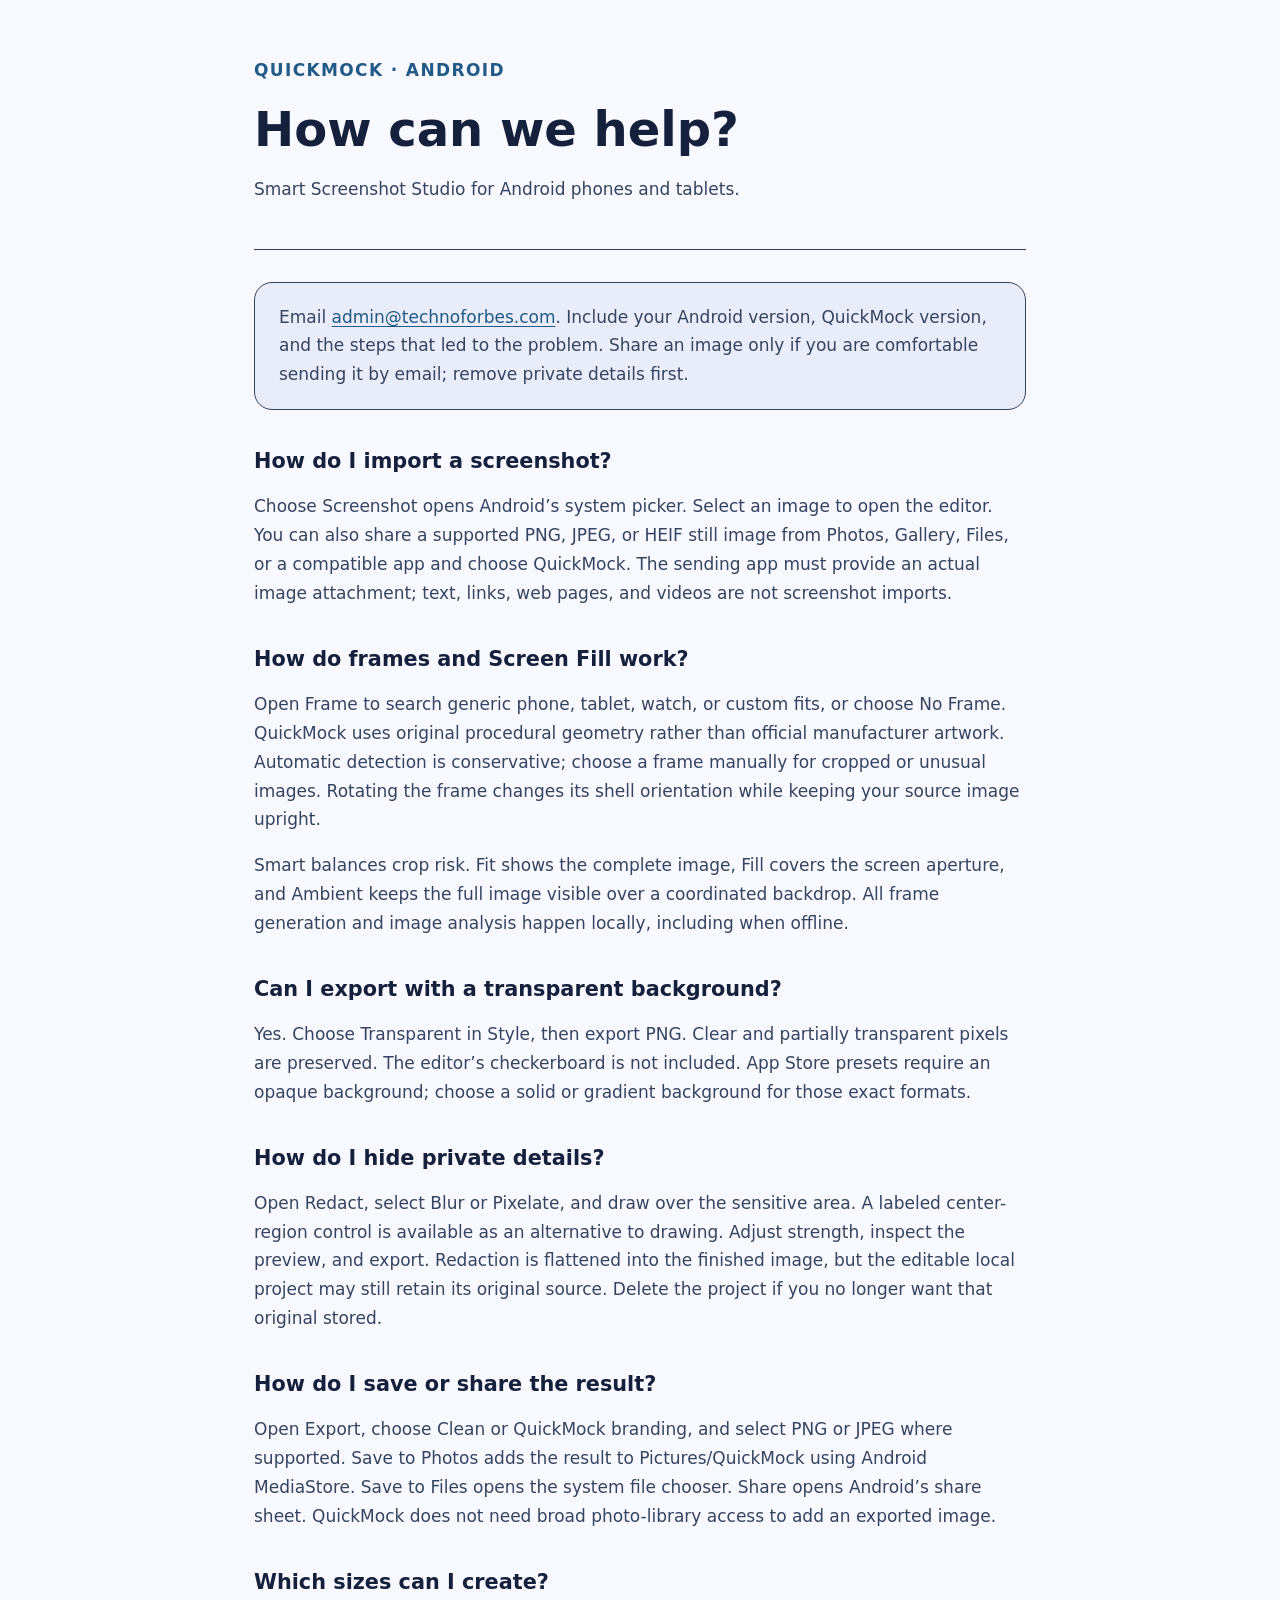
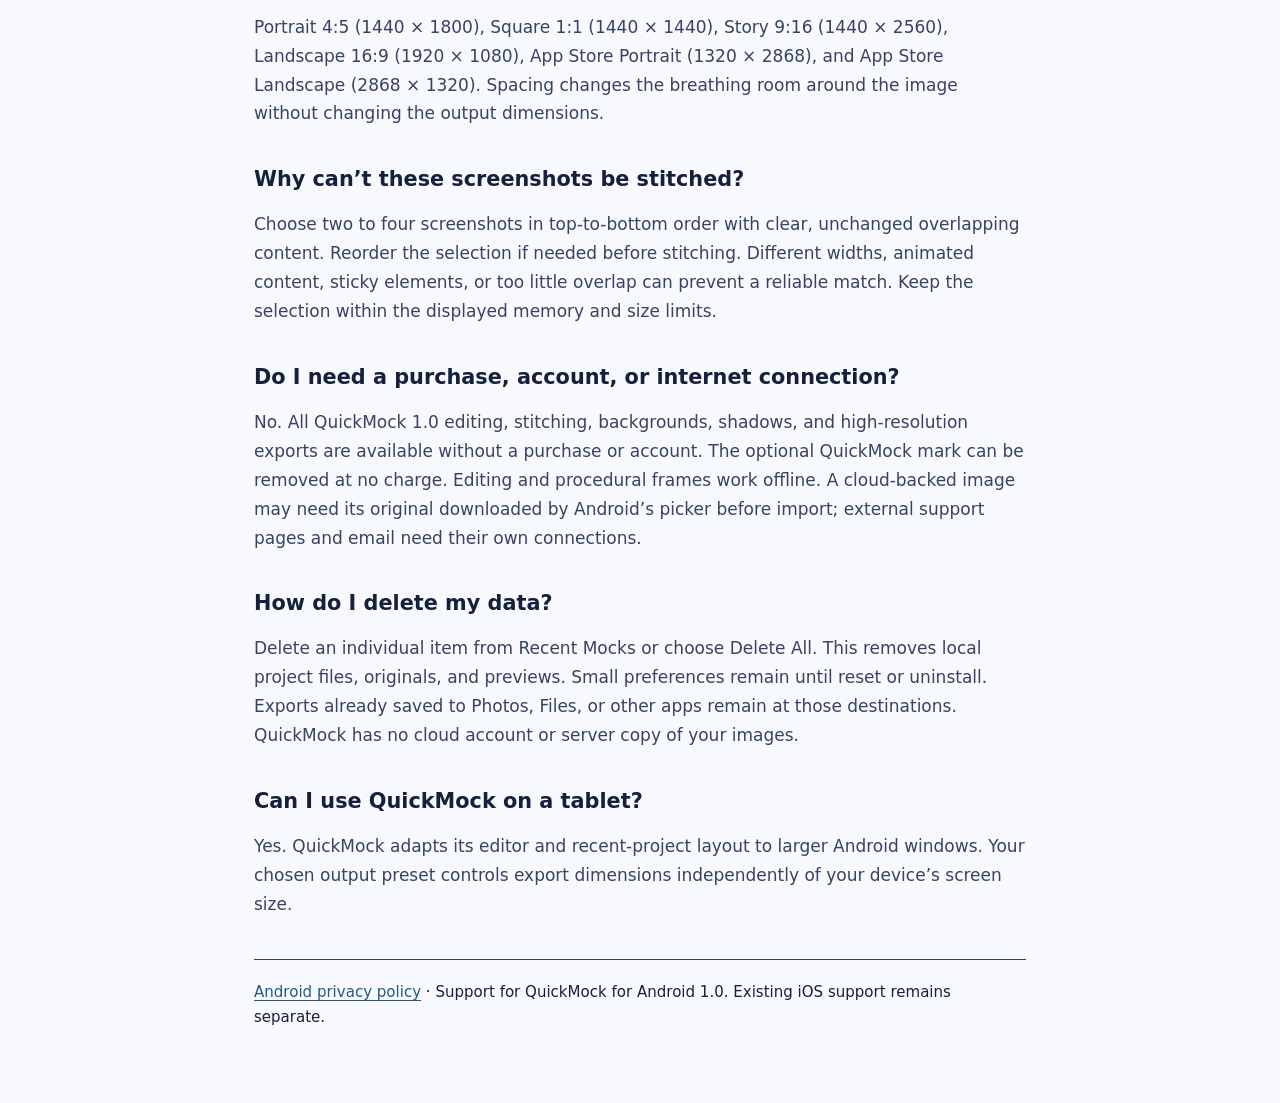
==== android/index.html @ 71e4aa4b "Add Android-specific QuickMock support page" ====
<!doctype html>
<html lang="en">
<head>
  <meta charset="utf-8">
  <meta name="viewport" content="width=device-width,initial-scale=1">
  <meta name="color-scheme" content="dark light">
  <meta name="description" content="Help for QuickMock on Android: import, frames, redaction, stitching, exact-size export, sharing, and local data deletion.">
  <title>QuickMock for Android — Support</title>
  <style>
    :root{color-scheme:dark;--bg:#0b1021;--panel:#141c35;--fg:#f0f3ff;--muted:#bbc6de;--accent:#7fe5f3}*{box-sizing:border-box}body{margin:0;background:var(--bg);color:var(--fg);font:17px/1.7 system-ui,sans-serif}main{max-width:820px;margin:auto;padding:56px 24px 72px}a{color:var(--accent);text-underline-offset:3px}header{border-bottom:1px solid #33415e;padding-bottom:28px;margin-bottom:32px}.brand{font-weight:800;letter-spacing:.08em;color:var(--accent)}h1{font-size:clamp(2rem,6vw,3rem);line-height:1.12;margin:18px 0}h2{font-size:1.3rem;line-height:1.3;margin:38px 0 12px}p,li{color:var(--muted)}.contact{background:var(--panel);border:1px solid #33415e;padding:20px 24px;border-radius:18px}.contact p{margin:0}footer{border-top:1px solid #33415e;margin-top:40px;padding-top:20px;font-size:.94rem}@media(prefers-color-scheme:light){:root{color-scheme:light;--bg:#f7f9ff;--panel:#e8edf9;--fg:#15213c;--muted:#354460;--accent:#215987}}
  </style>
</head>
<body><main>
  <header><span class="brand">QUICKMOCK · ANDROID</span><h1>How can we help?</h1><p>Smart Screenshot Studio for Android phones and tablets.</p></header>
  <div class="contact"><p>Email <a href="mailto:admin@technoforbes.com">admin@technoforbes.com</a>. Include your Android version, QuickMock version, and the steps that led to the problem. Share an image only if you are comfortable sending it by email; remove private details first.</p></div>
  <h2>How do I import a screenshot?</h2>
  <p>Choose Screenshot opens Android’s system picker. Select an image to open the editor. You can also share a supported PNG, JPEG, or HEIF still image from Photos, Gallery, Files, or a compatible app and choose QuickMock. The sending app must provide an actual image attachment; text, links, web pages, and videos are not screenshot imports.</p>
  <h2>How do frames and Screen Fill work?</h2>
  <p>Open Frame to search generic phone, tablet, watch, or custom fits, or choose No Frame. QuickMock uses original procedural geometry rather than official manufacturer artwork. Automatic detection is conservative; choose a frame manually for cropped or unusual images. Rotating the frame changes its shell orientation while keeping your source image upright.</p>
  <p>Smart balances crop risk. Fit shows the complete image, Fill covers the screen aperture, and Ambient keeps the full image visible over a coordinated backdrop. All frame generation and image analysis happen locally, including when offline.</p>
  <h2>Can I export with a transparent background?</h2>
  <p>Yes. Choose Transparent in Style, then export PNG. Clear and partially transparent pixels are preserved. The editor’s checkerboard is not included. App Store presets require an opaque background; choose a solid or gradient background for those exact formats.</p>
  <h2>How do I hide private details?</h2>
  <p>Open Redact, select Blur or Pixelate, and draw over the sensitive area. A labeled center-region control is available as an alternative to drawing. Adjust strength, inspect the preview, and export. Redaction is flattened into the finished image, but the editable local project may still retain its original source. Delete the project if you no longer want that original stored.</p>
  <h2>How do I save or share the result?</h2>
  <p>Open Export, choose Clean or QuickMock branding, and select PNG or JPEG where supported. Save to Photos adds the result to Pictures/QuickMock using Android MediaStore. Save to Files opens the system file chooser. Share opens Android’s share sheet. QuickMock does not need broad photo-library access to add an exported image.</p>
  <h2>Which sizes can I create?</h2>
  <p>Portrait 4:5 (1440 × 1800), Square 1:1 (1440 × 1440), Story 9:16 (1440 × 2560), Landscape 16:9 (1920 × 1080), App Store Portrait (1320 × 2868), and App Store Landscape (2868 × 1320). Spacing changes the breathing room around the image without changing the output dimensions.</p>
  <h2>Why can’t these screenshots be stitched?</h2>
  <p>Choose two to four screenshots in top-to-bottom order with clear, unchanged overlapping content. Reorder the selection if needed before stitching. Different widths, animated content, sticky elements, or too little overlap can prevent a reliable match. Keep the selection within the displayed memory and size limits.</p>
  <h2>Do I need a purchase, account, or internet connection?</h2>
  <p>No. All QuickMock 1.0 editing, stitching, backgrounds, shadows, and high-resolution exports are available without a purchase or account. The optional QuickMock mark can be removed at no charge. Editing and procedural frames work offline. A cloud-backed image may need its original downloaded by Android’s picker before import; external support pages and email need their own connections.</p>
  <h2>How do I delete my data?</h2>
  <p>Delete an individual item from Recent Mocks or choose Delete All. This removes local project files, originals, and previews. Small preferences remain until reset or uninstall. Exports already saved to Photos, Files, or other apps remain at those destinations. QuickMock has no cloud account or server copy of your images.</p>
  <h2>Can I use QuickMock on a tablet?</h2>
  <p>Yes. QuickMock adapts its editor and recent-project layout to larger Android windows. Your chosen output preset controls export dimensions independently of your device’s screen size.</p>
  <footer><a href="https://anupambharti.github.io/QuickMock_PrivacyPolicy/android/">Android privacy policy</a> · Support for QuickMock for Android 1.0. Existing iOS support remains separate.</footer>
</main></body></html>
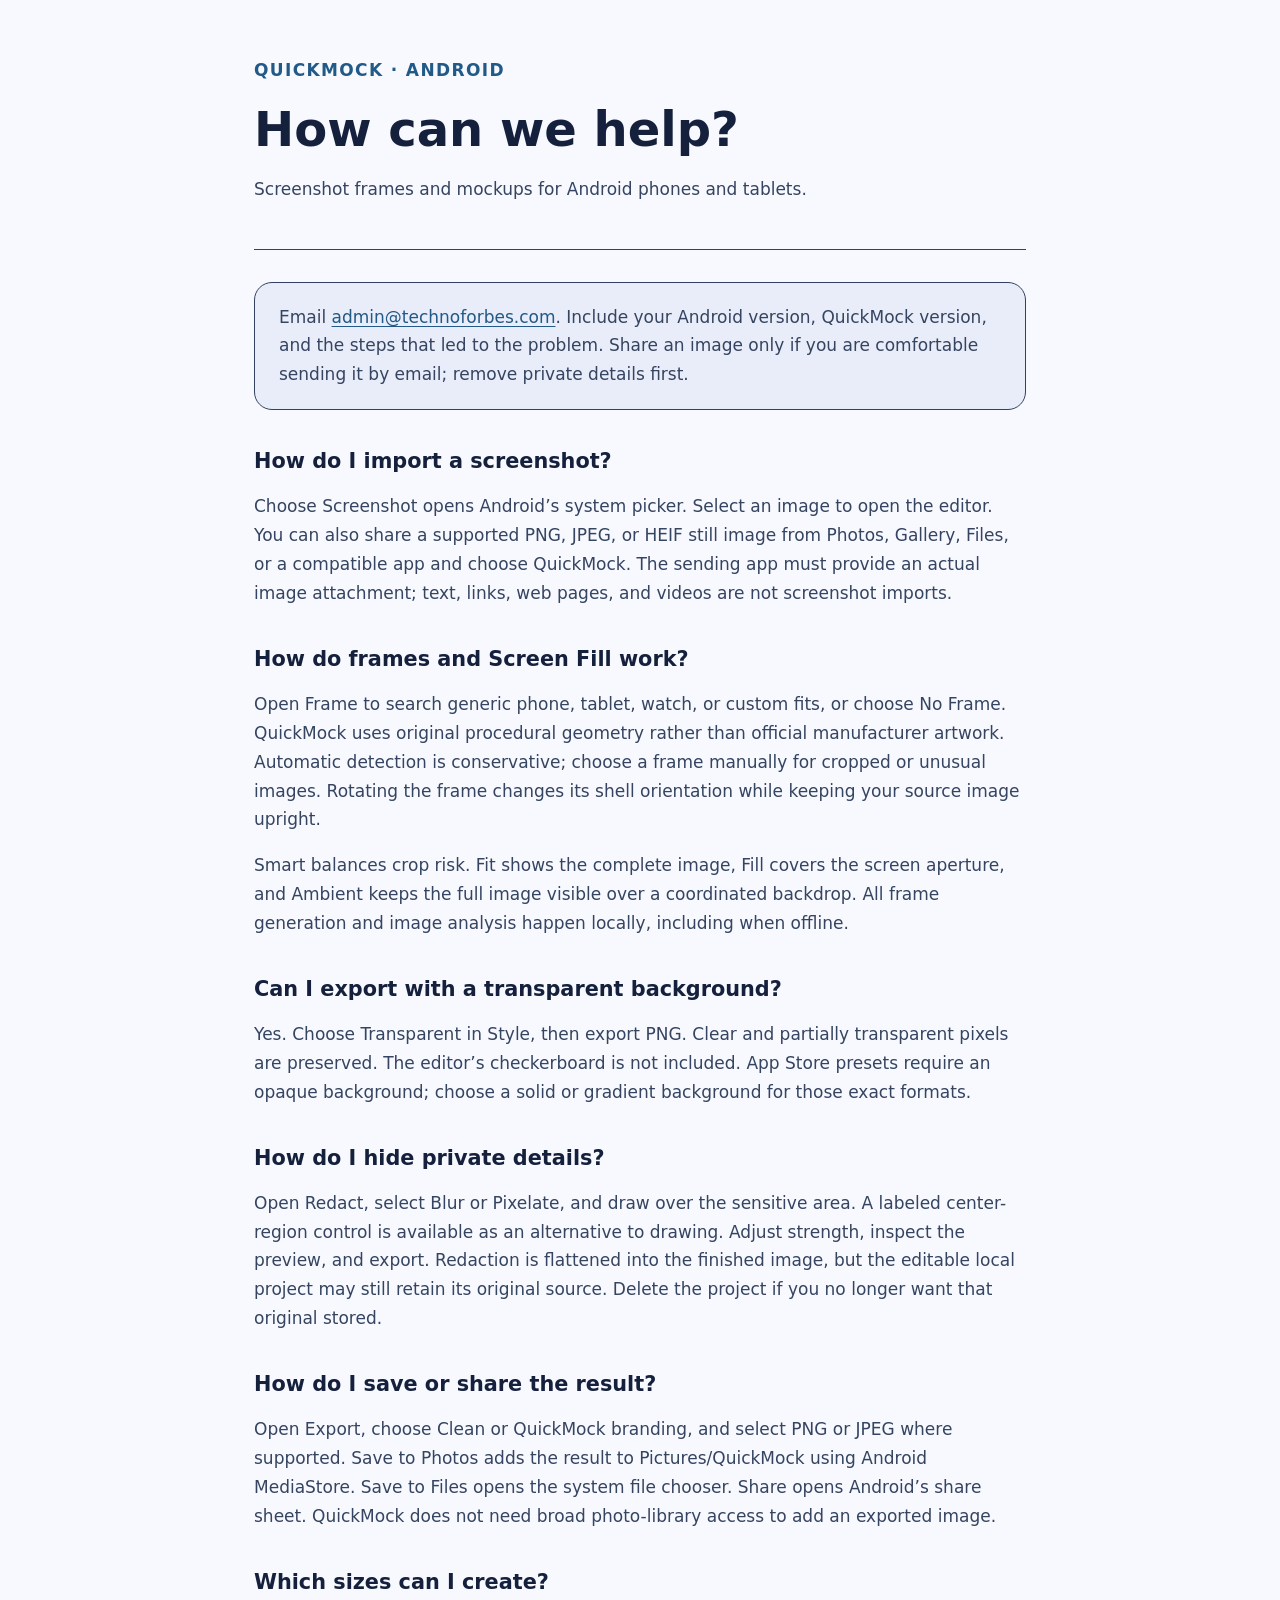
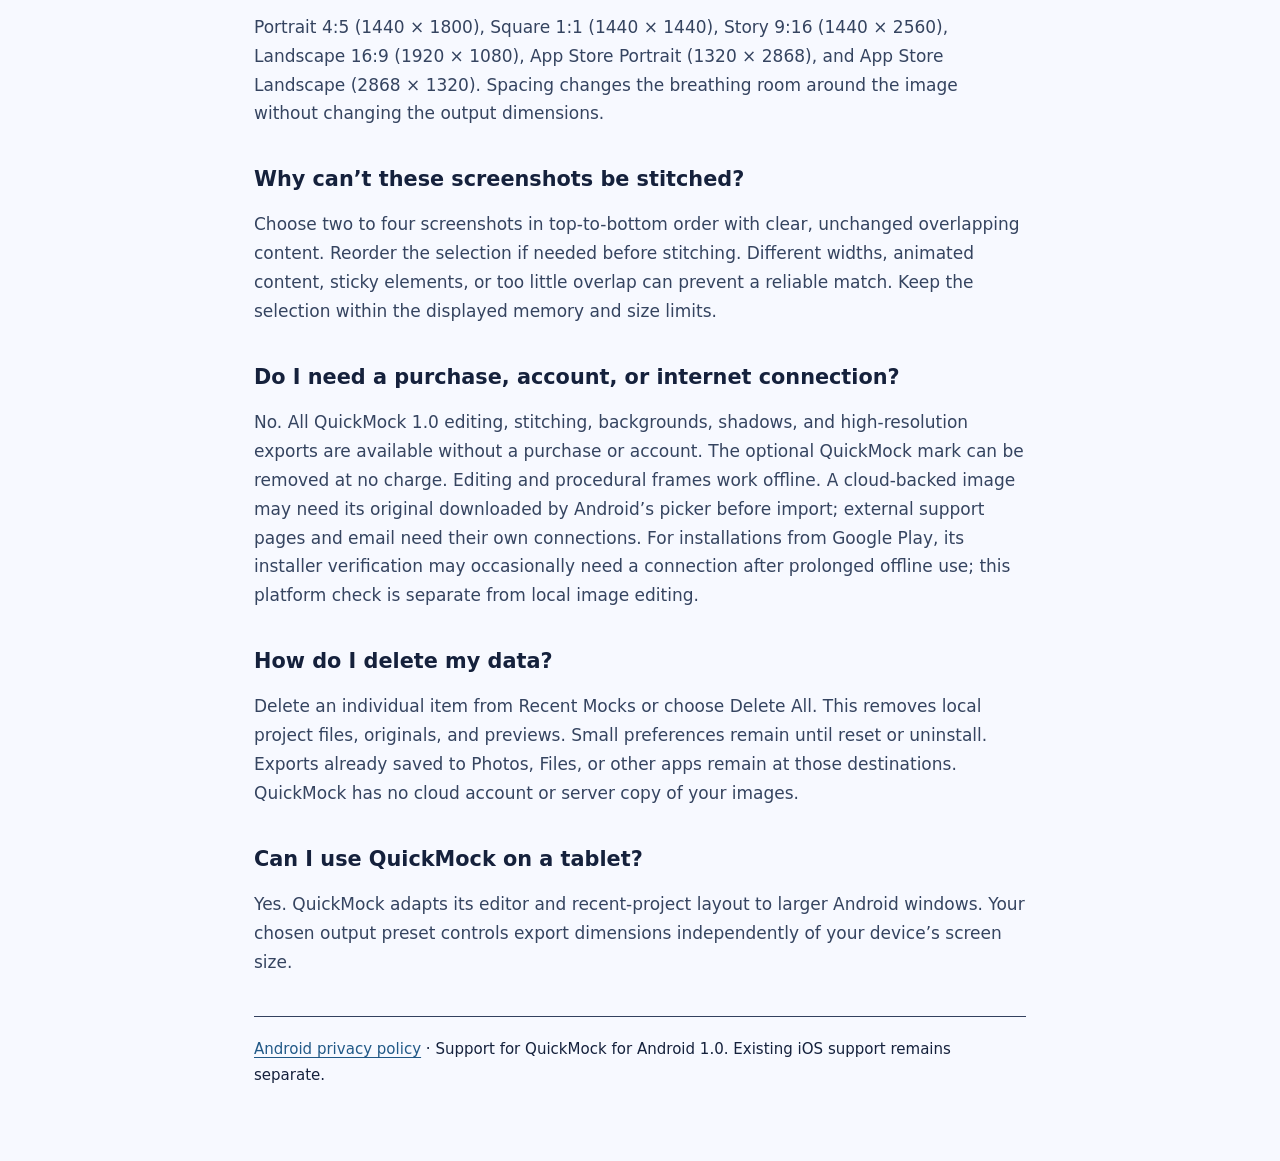
==== commit ee813da3: "Clarify platform installer verification for Android support" ====
--- a/android/index.html
+++ b/android/index.html
@@ -11,7 +11,7 @@
   </style>
 </head>
 <body><main>
-  <header><span class="brand">QUICKMOCK · ANDROID</span><h1>How can we help?</h1><p>Smart Screenshot Studio for Android phones and tablets.</p></header>
+  <header><span class="brand">QUICKMOCK · ANDROID</span><h1>How can we help?</h1><p>Screenshot frames and mockups for Android phones and tablets.</p></header>
   <div class="contact"><p>Email <a href="mailto:admin@technoforbes.com">admin@technoforbes.com</a>. Include your Android version, QuickMock version, and the steps that led to the problem. Share an image only if you are comfortable sending it by email; remove private details first.</p></div>
   <h2>How do I import a screenshot?</h2>
   <p>Choose Screenshot opens Android’s system picker. Select an image to open the editor. You can also share a supported PNG, JPEG, or HEIF still image from Photos, Gallery, Files, or a compatible app and choose QuickMock. The sending app must provide an actual image attachment; text, links, web pages, and videos are not screenshot imports.</p>
@@ -29,7 +29,7 @@
   <h2>Why can’t these screenshots be stitched?</h2>
   <p>Choose two to four screenshots in top-to-bottom order with clear, unchanged overlapping content. Reorder the selection if needed before stitching. Different widths, animated content, sticky elements, or too little overlap can prevent a reliable match. Keep the selection within the displayed memory and size limits.</p>
   <h2>Do I need a purchase, account, or internet connection?</h2>
-  <p>No. All QuickMock 1.0 editing, stitching, backgrounds, shadows, and high-resolution exports are available without a purchase or account. The optional QuickMock mark can be removed at no charge. Editing and procedural frames work offline. A cloud-backed image may need its original downloaded by Android’s picker before import; external support pages and email need their own connections.</p>
+  <p>No. All QuickMock 1.0 editing, stitching, backgrounds, shadows, and high-resolution exports are available without a purchase or account. The optional QuickMock mark can be removed at no charge. Editing and procedural frames work offline. A cloud-backed image may need its original downloaded by Android’s picker before import; external support pages and email need their own connections. For installations from Google Play, its installer verification may occasionally need a connection after prolonged offline use; this platform check is separate from local image editing.</p>
   <h2>How do I delete my data?</h2>
   <p>Delete an individual item from Recent Mocks or choose Delete All. This removes local project files, originals, and previews. Small preferences remain until reset or uninstall. Exports already saved to Photos, Files, or other apps remain at those destinations. QuickMock has no cloud account or server copy of your images.</p>
   <h2>Can I use QuickMock on a tablet?</h2>
